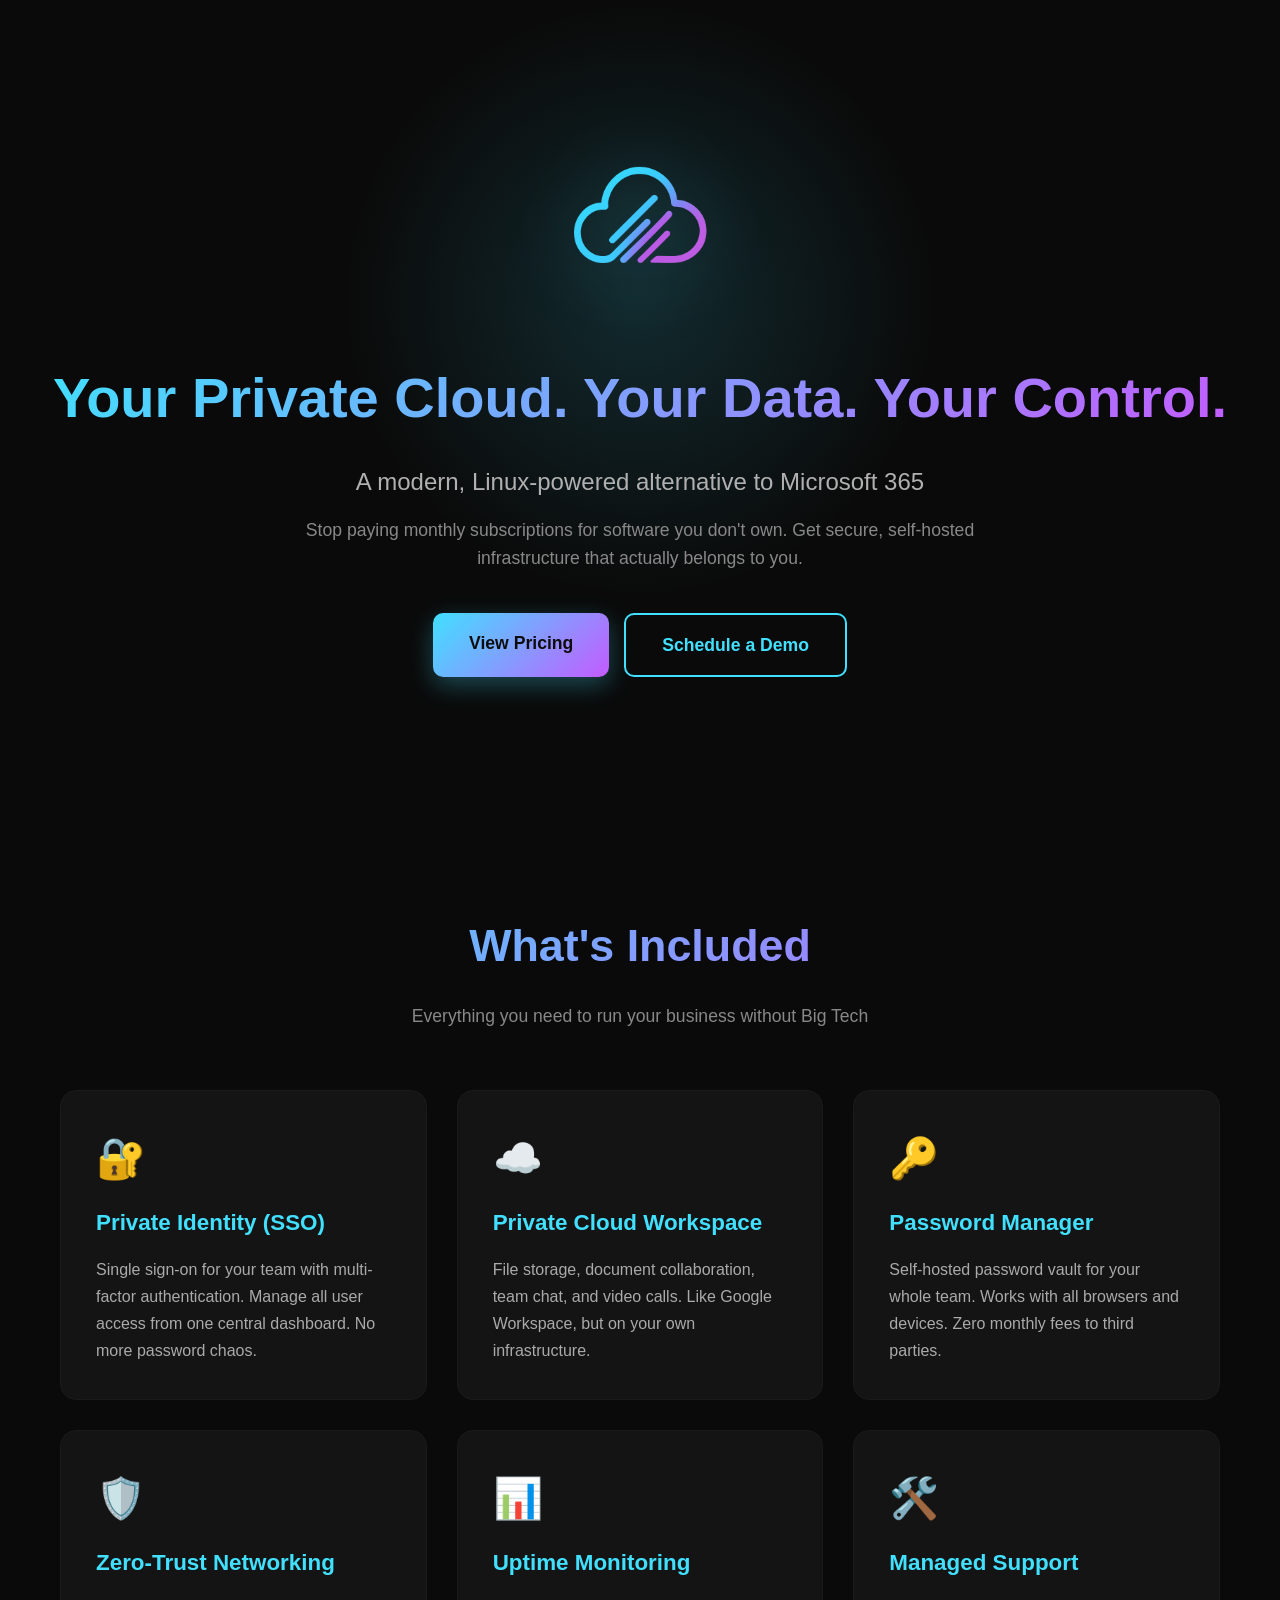
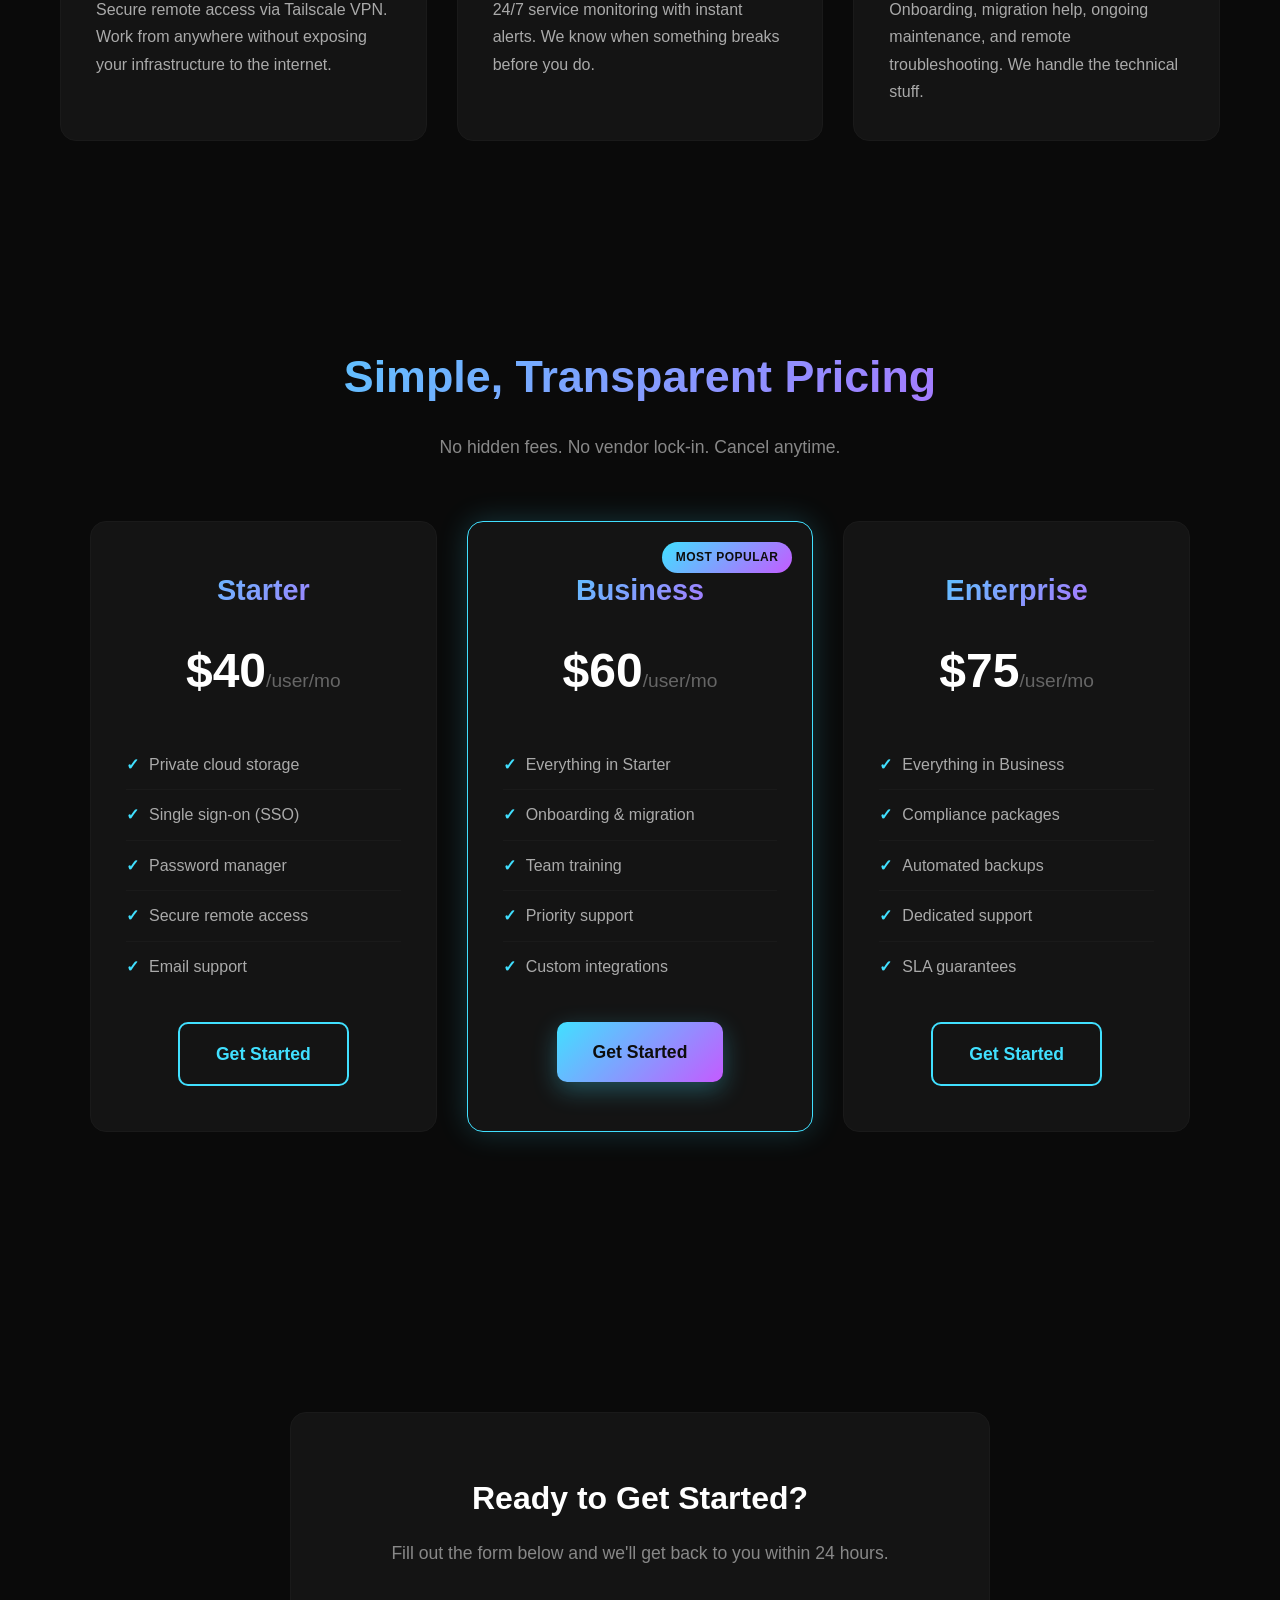
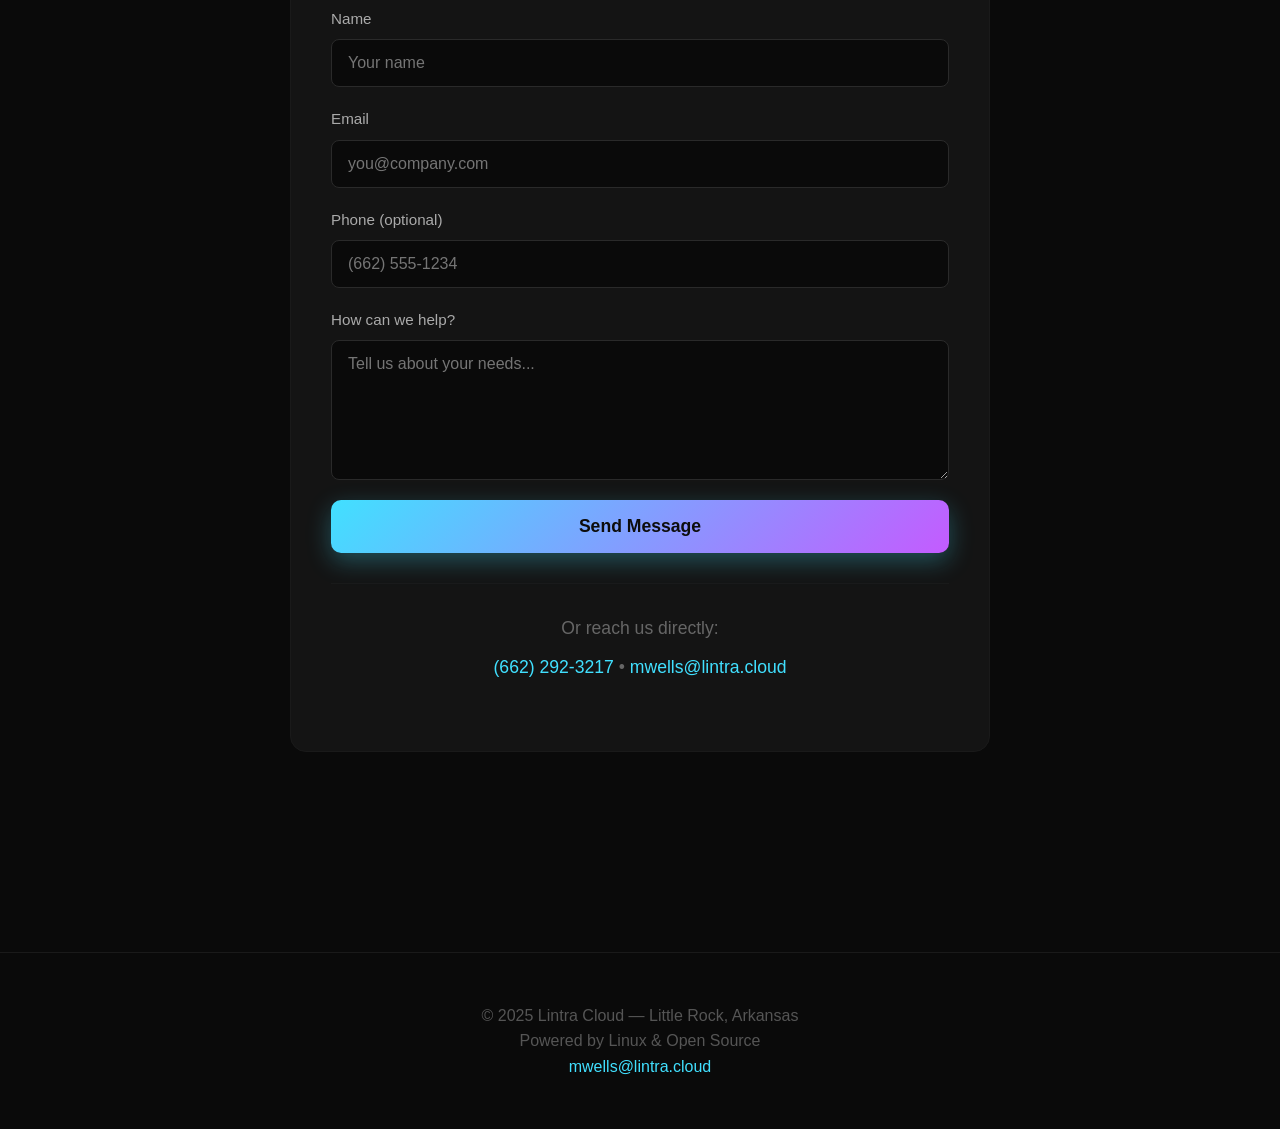
==== index.html @ 549c5740 "Add files via upload" ====
<!DOCTYPE html>
<html lang="en">
<head>
<meta charset="UTF-8">
<meta name="viewport" content="width=device-width, initial-scale=1.0">
<link rel="icon" type="image/png" href="logo.png">
<title>Lintra Cloud – Your Private Cloud Alternative to Microsoft 365</title>
<style>
    * {
        margin: 0;
        padding: 0;
        box-sizing: border-box;
    }

    body {
        font-family: 'Inter', -apple-system, BlinkMacSystemFont, 'Segoe UI', sans-serif;
        background: #0a0a0a;
        color: #e0e0e0;
        line-height: 1.6;
        overflow-x: hidden;
    }

    :root {
        --cyan: #41e0ff;
        --purple: #c45bff;
        --dark: #0d0d0d;
        --card-bg: #141414;
    }

    .hero {
        min-height: 90vh;
        display: flex;
        flex-direction: column;
        align-items: center;
        justify-content: center;
        text-align: center;
        padding: 60px 20px;
        position: relative;
    }

    .hero::before {
        content: '';
        position: absolute;
        top: 0;
        left: 50%;
        transform: translateX(-50%);
        width: 600px;
        height: 600px;
        background: radial-gradient(circle, rgba(65,224,255,0.15) 0%, transparent 70%);
        pointer-events: none;
        z-index: 0;
    }

    .logo {
        width: 180px;
        margin-bottom: 40px;
        filter: drop-shadow(0 0 40px rgba(65,224,255,0.3));
        animation: float 3s ease-in-out infinite;
        position: relative;
        z-index: 1;
    }

    @keyframes float {
        0%, 100% { transform: translateY(0px); }
        50% { transform: translateY(-10px); }
    }

    h1 {
        font-size: clamp(2rem, 5vw, 3.5rem);
        font-weight: 700;
        margin-bottom: 20px;
        background: linear-gradient(135deg, var(--cyan), var(--purple));
        -webkit-background-clip: text;
        background-clip: text;
        color: transparent;
        position: relative;
        z-index: 1;
    }

    .tagline {
        font-size: clamp(1.1rem, 2.5vw, 1.5rem);
        color: #b0b0b0;
        margin-bottom: 15px;
        font-weight: 300;
        position: relative;
        z-index: 1;
    }

    .subtitle {
        font-size: clamp(0.95rem, 2vw, 1.1rem);
        color: #888;
        max-width: 700px;
        margin: 0 auto 40px;
        position: relative;
        z-index: 1;
    }

    .cta-group {
        display: flex;
        gap: 15px;
        flex-wrap: wrap;
        justify-content: center;
        position: relative;
        z-index: 1;
    }

    .cta {
        padding: 16px 36px;
        font-size: 1.1rem;
        font-weight: 600;
        border-radius: 10px;
        text-decoration: none;
        transition: all 0.3s ease;
        display: inline-block;
    }

    .cta-primary {
        background: linear-gradient(135deg, var(--cyan), var(--purple));
        color: var(--dark);
        box-shadow: 0 8px 25px rgba(65,224,255,0.3);
    }

    .cta-primary:hover {
        transform: translateY(-2px);
        box-shadow: 0 12px 35px rgba(65,224,255,0.4);
    }

    .cta-secondary {
        background: transparent;
        color: var(--cyan);
        border: 2px solid var(--cyan);
    }

    .cta-secondary:hover {
        background: rgba(65,224,255,0.1);
        transform: translateY(-2px);
    }

    .section {
        padding: 100px 20px;
        max-width: 1200px;
        margin: 0 auto;
    }

    .section-title {
        font-size: clamp(2rem, 4vw, 2.8rem);
        text-align: center;
        margin-bottom: 20px;
        background: linear-gradient(135deg, var(--cyan), var(--purple));
        -webkit-background-clip: text;
        background-clip: text;
        color: transparent;
    }

    .section-subtitle {
        text-align: center;
        color: #888;
        font-size: 1.1rem;
        margin-bottom: 60px;
        max-width: 700px;
        margin-left: auto;
        margin-right: auto;
    }

    .features {
        display: grid;
        grid-template-columns: repeat(auto-fit, minmax(280px, 1fr));
        gap: 30px;
        margin-top: 50px;
    }

    .card {
        background: var(--card-bg);
        padding: 35px;
        border-radius: 16px;
        border: 1px solid #1a1a1a;
        transition: all 0.3s ease;
        position: relative;
        overflow: hidden;
    }

    .card::before {
        content: '';
        position: absolute;
        top: 0;
        left: 0;
        width: 100%;
        height: 3px;
        background: linear-gradient(90deg, var(--cyan), var(--purple));
        opacity: 0;
        transition: opacity 0.3s ease;
    }

    .card:hover {
        transform: translateY(-5px);
        border-color: #2a2a2a;
        box-shadow: 0 15px 40px rgba(65,224,255,0.15);
    }

    .card:hover::before {
        opacity: 1;
    }

    .card-icon {
        font-size: 2.5rem;
        margin-bottom: 15px;
        display: block;
    }

    .card h4 {
        color: var(--cyan);
        font-size: 1.4rem;
        margin-bottom: 15px;
        font-weight: 600;
    }

    .card p {
        color: #aaa;
        line-height: 1.7;
    }

    .pricing {
        display: grid;
        grid-template-columns: repeat(auto-fit, minmax(300px, 1fr));
        gap: 30px;
        margin-top: 60px;
        max-width: 1100px;
        margin-left: auto;
        margin-right: auto;
    }

    .price-card {
        background: var(--card-bg);
        padding: 45px 35px;
        border-radius: 16px;
        border: 1px solid #1a1a1a;
        text-align: center;
        transition: all 0.3s ease;
        position: relative;
    }

    .price-card.featured {
        border-color: var(--cyan);
        box-shadow: 0 0 30px rgba(65,224,255,0.2);
    }

    .price-card.featured::before {
        content: 'MOST POPULAR';
        position: absolute;
        top: 20px;
        right: 20px;
        background: linear-gradient(135deg, var(--cyan), var(--purple));
        color: var(--dark);
        padding: 6px 14px;
        border-radius: 20px;
        font-size: 0.75rem;
        font-weight: 700;
        letter-spacing: 0.5px;
    }

    .price-card:hover {
        transform: translateY(-8px);
        border-color: #2a2a2a;
        box-shadow: 0 20px 50px rgba(65,224,255,0.2);
    }

    .price-card h4 {
        font-size: 1.8rem;
        margin-bottom: 15px;
        background: linear-gradient(135deg, var(--cyan), var(--purple));
        -webkit-background-clip: text;
        background-clip: text;
        color: transparent;
    }

    .price {
        font-size: 3rem;
        font-weight: 700;
        margin: 20px 0;
        color: #fff;
    }

    .price span {
        font-size: 1.2rem;
        color: #666;
        font-weight: 400;
    }

    .price-features {
        list-style: none;
        margin: 30px 0;
        text-align: left;
    }

    .price-features li {
        padding: 12px 0;
        color: #aaa;
        border-bottom: 1px solid #1a1a1a;
    }

    .price-features li:last-child {
        border-bottom: none;
    }

    .price-features li::before {
        content: '✓';
        color: var(--cyan);
        font-weight: bold;
        margin-right: 10px;
    }

    .contact {
        background: var(--card-bg);
        padding: 60px 40px;
        border-radius: 16px;
        max-width: 700px;
        margin: 80px auto 0;
        border: 1px solid #1a1a1a;
    }

    .contact h3 {
        font-size: 2rem;
        margin-bottom: 15px;
        color: #fff;
        text-align: center;
    }

    .contact > p {
        color: #888;
        margin-bottom: 40px;
        font-size: 1.1rem;
        text-align: center;
    }

    .contact-info {
        text-align: center;
        margin-top: 30px;
        padding-top: 30px;
        border-top: 1px solid #1a1a1a;
    }

    .contact-info p {
        color: #666;
        font-size: 1.1rem;
        margin-bottom: 10px;
    }

    .contact-info a {
        color: var(--cyan);
        text-decoration: none;
        font-weight: 500;
    }

    .contact-info a:hover {
        text-decoration: underline;
    }

    /* Form Styles */
    form {
        display: flex;
        flex-direction: column;
        gap: 20px;
    }

    .form-group {
        display: flex;
        flex-direction: column;
        gap: 8px;
    }

    form label {
        color: #aaa;
        font-size: 0.95rem;
        font-weight: 500;
    }

    form input,
    form textarea {
        background: #0a0a0a;
        border: 1px solid #2a2a2a;
        border-radius: 8px;
        padding: 14px 16px;
        color: #e0e0e0;
        font-size: 1rem;
        font-family: inherit;
        transition: all 0.3s ease;
    }

    form input:focus,
    form textarea:focus {
        outline: none;
        border-color: var(--cyan);
        box-shadow: 0 0 0 3px rgba(65,224,255,0.1);
    }

    form textarea {
        min-height: 140px;
        resize: vertical;
    }

    form button {
        background: linear-gradient(135deg, var(--cyan), var(--purple));
        color: var(--dark);
        border: none;
        padding: 16px 36px;
        font-size: 1.1rem;
        font-weight: 600;
        border-radius: 10px;
        cursor: pointer;
        transition: all 0.3s ease;
        box-shadow: 0 8px 25px rgba(65,224,255,0.3);
    }

    form button:hover {
        transform: translateY(-2px);
        box-shadow: 0 12px 35px rgba(65,224,255,0.4);
    }

    footer {
        text-align: center;
        padding: 50px 20px;
        color: #555;
        border-top: 1px solid #1a1a1a;
        margin-top: 100px;
    }

    footer a {
        color: var(--cyan);
        text-decoration: none;
    }

    footer a:hover {
        text-decoration: underline;
    }

    html {
        scroll-behavior: smooth;
    }
</style>
</head>

<body>

<div class="hero">
    <img src="logo.png" class="logo" alt="Lintra.cloud Logo">
    <h1>Your Private Cloud. Your Data. Your Control.</h1>
    <p class="tagline">A modern, Linux-powered alternative to Microsoft 365</p>
    <p class="subtitle">Stop paying monthly subscriptions for software you don't own. Get secure, self-hosted infrastructure that actually belongs to you.</p>

    <div class="cta-group">
        <a href="#pricing" class="cta cta-primary">View Pricing</a>
        <a href="#contact" class="cta cta-secondary">Schedule a Demo</a>
    </div>
</div>

<div class="section">
    <h2 class="section-title">What's Included</h2>
    <p class="section-subtitle">Everything you need to run your business without Big Tech</p>

    <div class="features">
        <div class="card">
            <span class="card-icon">🔐</span>
            <h4>Private Identity (SSO)</h4>
            <p>Single sign-on for your team with multi-factor authentication. Manage all user access from one central dashboard. No more password chaos.</p>
        </div>

        <div class="card">
            <span class="card-icon">☁️</span>
            <h4>Private Cloud Workspace</h4>
            <p>File storage, document collaboration, team chat, and video calls. Like Google Workspace, but on your own infrastructure.</p>
        </div>

        <div class="card">
            <span class="card-icon">🔑</span>
            <h4>Password Manager</h4>
            <p>Self-hosted password vault for your whole team. Works with all browsers and devices. Zero monthly fees to third parties.</p>
        </div>

        <div class="card">
            <span class="card-icon">🛡️</span>
            <h4>Zero-Trust Networking</h4>
            <p>Secure remote access via Tailscale VPN. Work from anywhere without exposing your infrastructure to the internet.</p>
        </div>

        <div class="card">
            <span class="card-icon">📊</span>
            <h4>Uptime Monitoring</h4>
            <p>24/7 service monitoring with instant alerts. We know when something breaks before you do.</p>
        </div>

        <div class="card">
            <span class="card-icon">🛠️</span>
            <h4>Managed Support</h4>
            <p>Onboarding, migration help, ongoing maintenance, and remote troubleshooting. We handle the technical stuff.</p>
        </div>
    </div>
</div>

<div class="section" id="pricing">
    <h2 class="section-title">Simple, Transparent Pricing</h2>
    <p class="section-subtitle">No hidden fees. No vendor lock-in. Cancel anytime.</p>

    <div class="pricing">
        <div class="price-card">
            <h4>Starter</h4>
            <div class="price">$40<span>/user/mo</span></div>
            <ul class="price-features">
                <li>Private cloud storage</li>
                <li>Single sign-on (SSO)</li>
                <li>Password manager</li>
                <li>Secure remote access</li>
                <li>Email support</li>
            </ul>
            <a href="#contact" class="cta cta-secondary">Get Started</a>
        </div>

        <div class="price-card featured">
            <h4>Business</h4>
            <div class="price">$60<span>/user/mo</span></div>
            <ul class="price-features">
                <li>Everything in Starter</li>
                <li>Onboarding & migration</li>
                <li>Team training</li>
                <li>Priority support</li>
                <li>Custom integrations</li>
            </ul>
            <a href="#contact" class="cta cta-primary">Get Started</a>
        </div>

        <div class="price-card">
            <h4>Enterprise</h4>
            <div class="price">$75<span>/user/mo</span></div>
            <ul class="price-features">
                <li>Everything in Business</li>
                <li>Compliance packages</li>
                <li>Automated backups</li>
                <li>Dedicated support</li>
                <li>SLA guarantees</li>
            </ul>
            <a href="#contact" class="cta cta-secondary">Get Started</a>
        </div>
    </div>
</div>

<div class="section" id="contact">
    <div class="contact">
        <h3>Ready to Get Started?</h3>
        <p>Fill out the form below and we'll get back to you within 24 hours.</p>

        <form action="https://formsubmit.co/mwells@lintra.cloud" method="POST">
            <input type="hidden" name="_subject" value="New inquiry from Lintra.cloud">
            <input type="hidden" name="_captcha" value="false">
            <input type="hidden" name="_template" value="table">

            <div class="form-group">
                <label for="name">Name</label>
                <input type="text" id="name" name="name" placeholder="Your name" required>
            </div>

            <div class="form-group">
                <label for="email">Email</label>
                <input type="email" id="email" name="email" placeholder="you@company.com" required>
            </div>

            <div class="form-group">
                <label for="phone">Phone (optional)</label>
                <input type="tel" id="phone" name="phone" placeholder="(662) 555-1234">
            </div>

            <div class="form-group">
                <label for="message">How can we help?</label>
                <textarea id="message" name="message" placeholder="Tell us about your needs..."></textarea>
            </div>

            <button type="submit">Send Message</button>
        </form>

        <div class="contact-info">
            <p>Or reach us directly:</p>
            <p>
                <a href="tel:+16622923217">(662) 292-3217</a> •
                <a href="mailto:mwells@lintra.cloud">mwells@lintra.cloud</a>
            </p>
        </div>
    </div>
</div>

<footer>
    © 2025 Lintra Cloud — Little Rock, Arkansas<br>
    Powered by Linux & Open Source<br>
    <a href="mailto:mwells@lintra.cloud">mwells@lintra.cloud</a>
</footer>

</body>
</html>
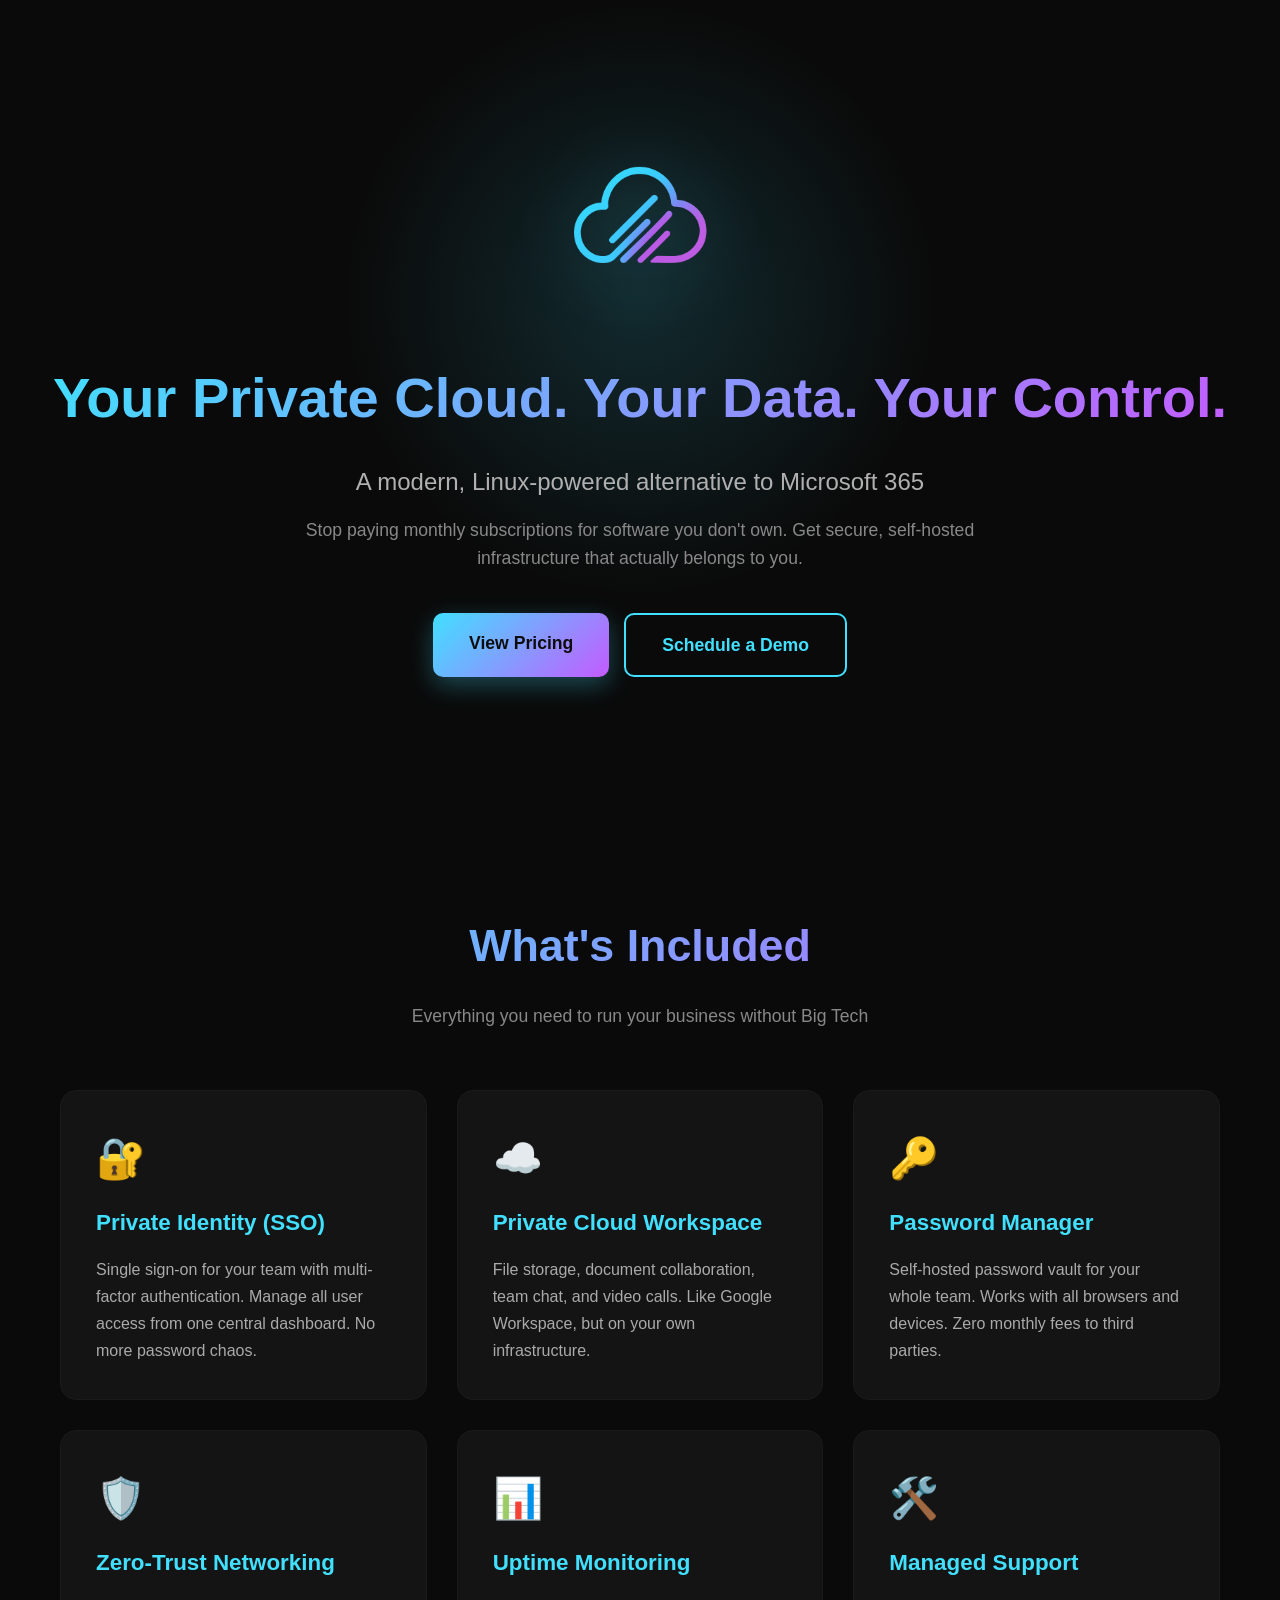
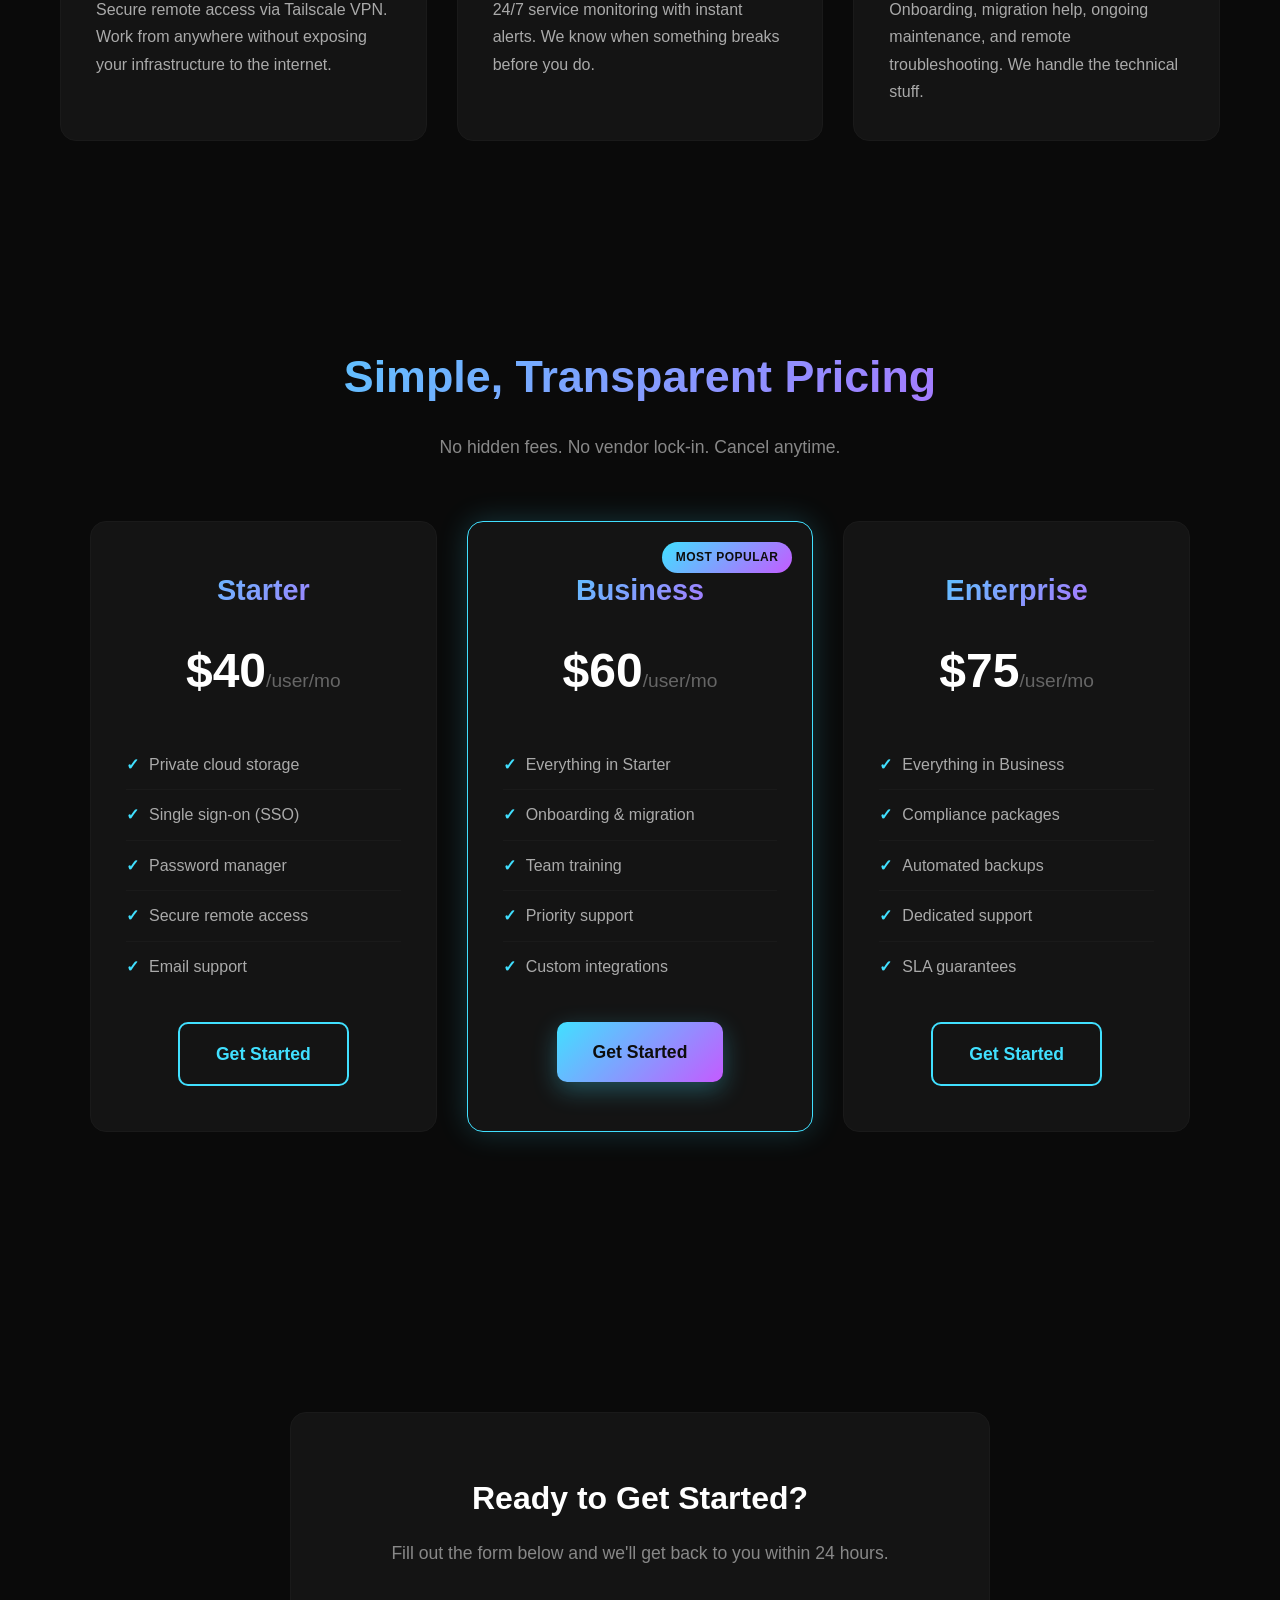
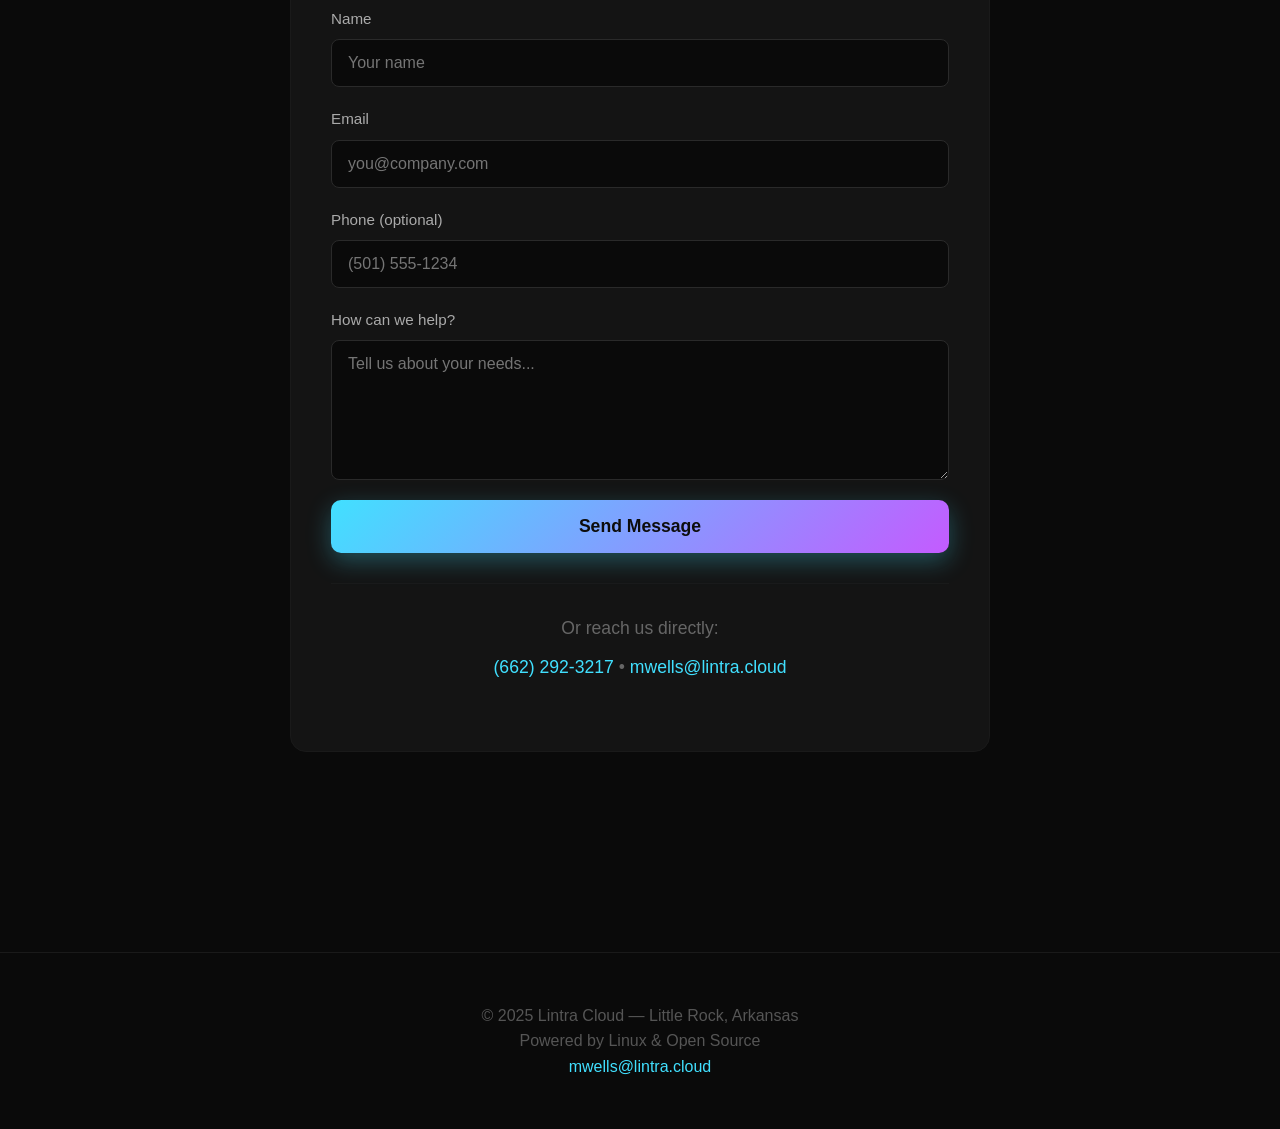
==== commit 053ee2b6: "Update index.html" ====
--- a/index.html
+++ b/index.html
@@ -564,7 +564,7 @@
 
             <div class="form-group">
                 <label for="phone">Phone (optional)</label>
-                <input type="tel" id="phone" name="phone" placeholder="(662) 555-1234">
+                <input type="tel" id="phone" name="phone" placeholder="(501) 555-1234">
             </div>
 
             <div class="form-group">
